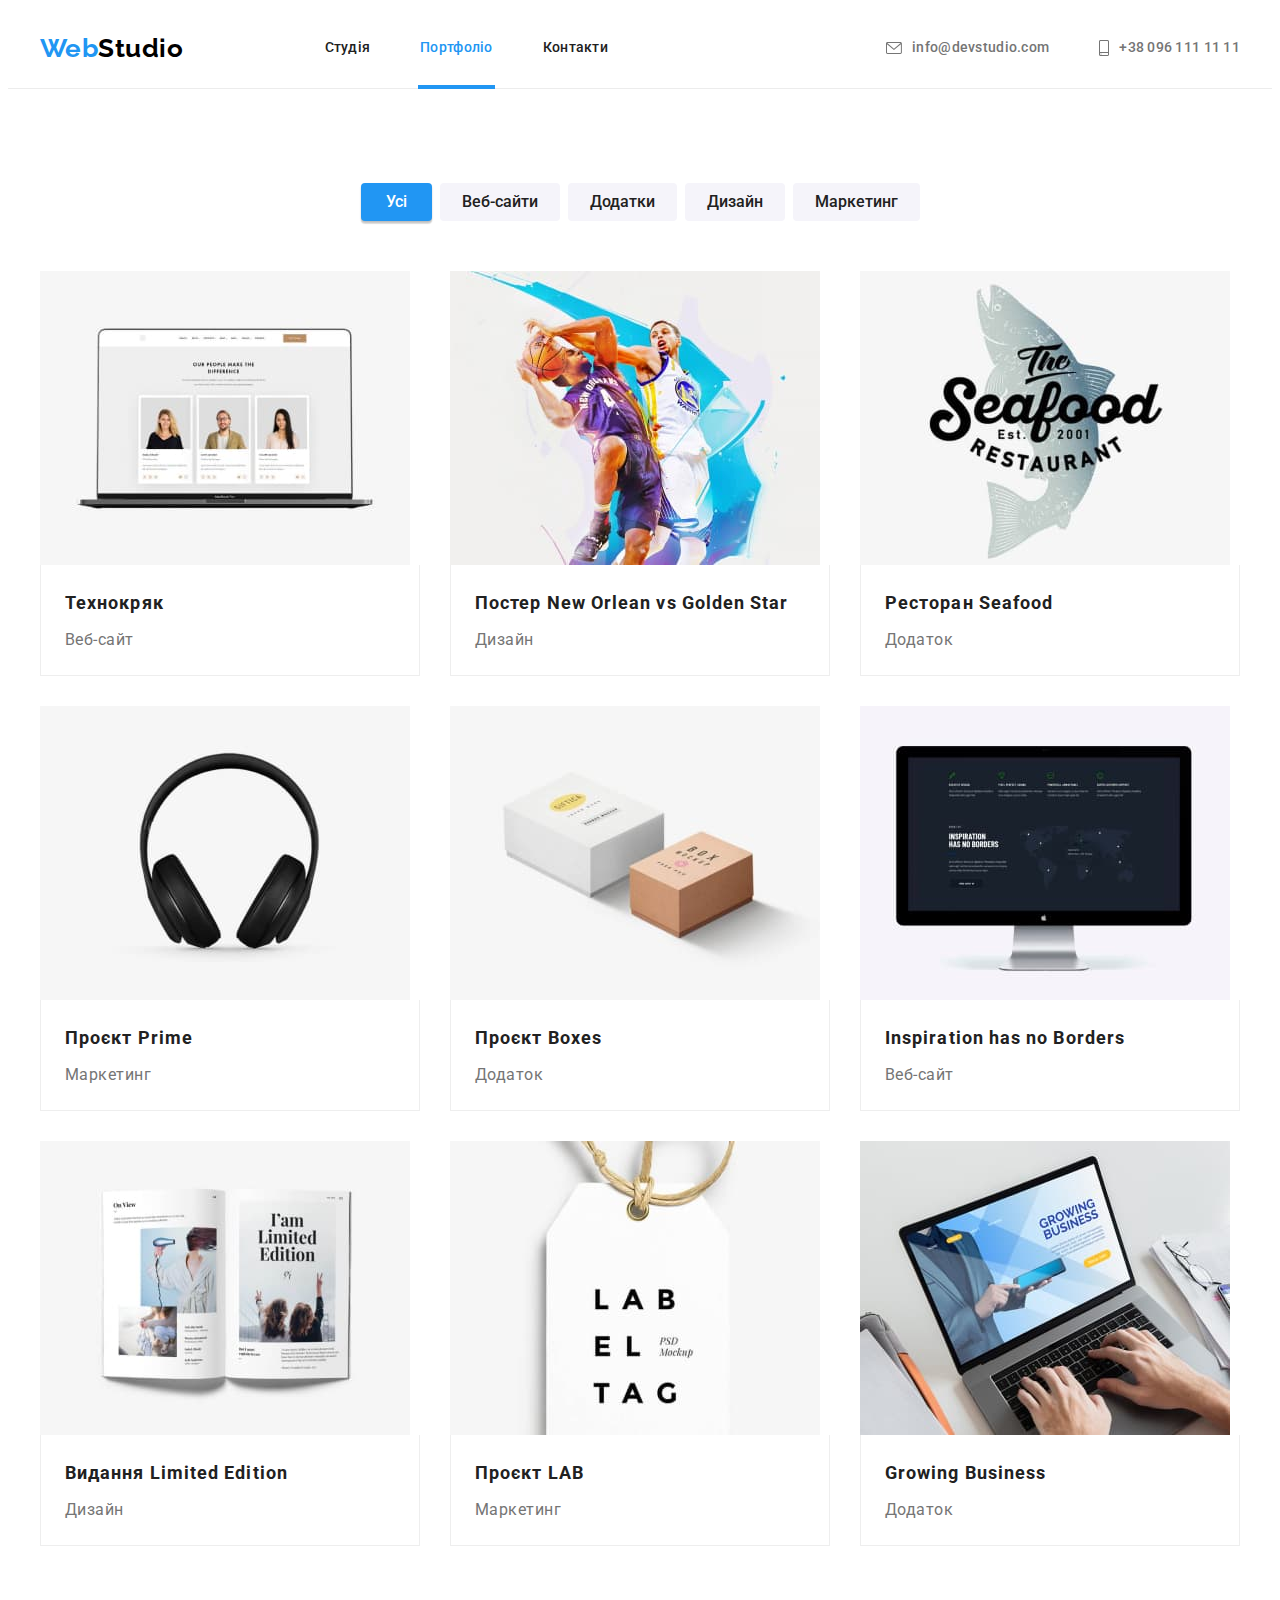
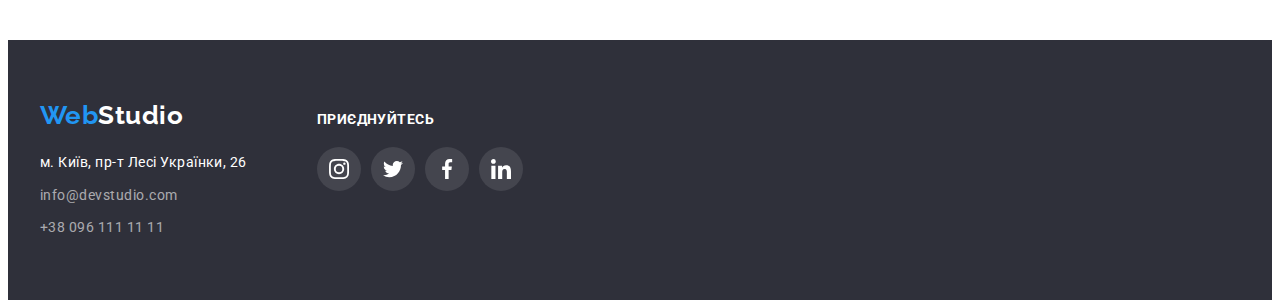
==== portfolio.html @ 1ebf626c "clone repository" ====
<!DOCTYPE html>
<html lang="uk">
  <head>
    <meta charset="UTF-8" />
    <meta http-equiv="X-UA-Compatible" content="IE=edge" />
    <meta name="viewport" content="width=device-width, initial-scale=1.0" />
    <link rel="preconnect" href="https://fonts.googleapis.com" />
    <link rel="preconnect" href="https://fonts.gstatic.com" crossorigin />
    <link
      href="https://fonts.googleapis.com/css2?family=Raleway:wght@700&family=Roboto:wght@400;500;700;900&display=swap"
      rel="stylesheet"
    />
    <title>Портфоліо</title>
    <link
      rel="stylesheet"
      href="https://cdnjs.cloudflare.com/ajax/libs/modern-normalize/1.1.0/modern-normalize.min.css"
      integrity="sha512-wpPYUAdjBVSE4KJnH1VR1HeZfpl1ub8YT/NKx4PuQ5NmX2tKuGu6U/JRp5y+Y8XG2tV+wKQpNHVUX03MfMFn9Q=="
      crossorigin="anonymous"
      referrerpolicy="no-referrer"
    />
    <link rel="stylesheet" href="./css/styles.css" />
  </head>
  <body>
    <header class="header">
      <div class="container page-header">
        <nav class="page-nav">
          <a href="/" class="logo"><span class="logo-start">Web</span>Studio</a>
          <ul class="site-nav list">
            <li class="item"><a href="./index.html" class="link">Студія</a></li>
            <li class="item"><a href="./portfolio.html" class="link current">Портфоліо</a></li>
            <li class="item"><a href="" class="link">Контакти</a></li>
          </ul>
        </nav>
        <ul class="contacts list">
          <li class="item">
            <a href="mailto:info@devstudio.com" class="link">
              <svg class="icon" width="16" height="12">
                <use href="./images/icons.svg#envelope"></use></svg
              >info@devstudio.com</a
            >
          </li>
          <li class="item">
            <a href="tel:+380961111111" class="link">
              <svg class="icon" width="10" height="16">
                <use href="./images/icons.svg#smartphone"></use></svg
              >+38 096 111 11 11</a
            >
          </li>
        </ul>
      </div>
    </header>
    <main>
      <section class="section">
        <div class="container">
          <h1 class="section-title visually-hidden">Наші проекти</h1>
          <ul class="filter list">
            <li class="item">
              <button type="button" class="button primary">Усі</button>
            </li>
            <li class="item">
              <button type="button" class="button secondary">Веб-сайти</button>
            </li>
            <li class="item">
              <button type="button" class="button secondary">Додатки</button>
            </li>
            <li class="item">
              <button type="button" class="button secondary">Дизайн</button>
            </li>
            <li class="item">
              <button type="button" class="button secondary">Маркетинг</button>
            </li>
          </ul>
          <ul class="project list">
            <li class="item">
              <a href="" class="link">
                <div class="thumb">
                  <img
                    class="picture"
                    src="./images/project-1.jpg"
                    alt="Экран ноутбука"
                    width="370"
                    height="294"
                  />
                  <p class="hover-overlay">
                    Ресурс пропонує комплексні пропозиції з різним рівнем функціоналу та сервісів.
                    Все це дозволить відвідувачу отримати вичерпні відомості про компанію чи
                    приватну особу.
                  </p>
                </div>
                <div class="description">
                  <h2 class="title">Технокряк</h2>
                  <p class="product">Веб-сайт</p>
                </div>
              </a>
            </li>
            <li class="item">
              <a href="" class="link">
                <div class="thumb">
                  <img
                    class="picture"
                    src="./images/project-2.jpg"
                    alt="Два баскетболиста"
                    width="370"
                    height="294"
                  />
                  <p class="hover-overlay">
                    Ресурс пропонує комплексні пропозиції з різним рівнем функціоналу та сервісів.
                    Все це дозволить відвідувачу отримати вичерпні відомості про компанію чи
                    приватну особу.
                  </p>
                </div>
                <div class="description">
                  <h2 class="title">Постер <span lang="en">New Orlean vs Golden Star</span></h2>
                  <p class="product">Дизайн</p>
                </div>
              </a>
            </li>
            <li class="item">
              <a href="" class="link">
                <div class="thumb">
                  <img
                    class="picture"
                    src="./images/project-3.jpg"
                    alt="Логотип ресторана"
                    width="370"
                    height="294"
                  />
                  <p class="hover-overlay">
                    Ресурс пропонує комплексні пропозиції з різним рівнем функціоналу та сервісів.
                    Все це дозволить відвідувачу отримати вичерпні відомості про компанію чи
                    приватну особу.
                  </p>
                </div>
                <div class="description">
                  <h2 class="title">Ресторан <span lang="en">Seafood</span></h2>
                  <p class="product">Додаток</p>
                </div>
              </a>
            </li>
            <li class="item">
              <a href="" class="link">
                <div class="thumb">
                  <img
                    class="picture"
                    src="./images/project-4.jpg"
                    alt="Наушники"
                    width="370"
                    height="294"
                  />
                  <p class="hover-overlay">
                    Ресурс пропонує комплексні пропозиції з різним рівнем функціоналу та сервісів.
                    Все це дозволить відвідувачу отримати вичерпні відомості про компанію чи
                    приватну особу.
                  </p>
                </div>
                <div class="description">
                  <h2 class="title">Проєкт <span lang="en">Prime</span></h2>
                  <p class="product">Маркетинг</p>
                </div>
              </a>
            </li>
            <li class="item">
              <a href="" class="link">
                <div class="thumb">
                  <img
                    class="picture"
                    src="./images/project-5.jpg"
                    alt="Картонные боксы"
                    width="370"
                    height="294"
                  />
                  <p class="hover-overlay">
                    Ресурс пропонує комплексні пропозиції з різним рівнем функціоналу та сервісів.
                    Все це дозволить відвідувачу отримати вичерпні відомості про компанію чи
                    приватну особу.
                  </p>
                </div>
                <div class="description">
                  <h2 class="title">Проєкт <span lang="en">Boxes</span></h2>
                  <p class="product">Додаток</p>
                </div>
              </a>
            </li>
            <li class="item">
              <a href="" class="link">
                <div class="thumb">
                  <img
                    class="picture"
                    src="./images/project-6.jpg"
                    alt="Монитор"
                    width="370"
                    height="294"
                  />
                  <p class="hover-overlay">
                    Ресурс пропонує комплексні пропозиції з різним рівнем функціоналу та сервісів.
                    Все це дозволить відвідувачу отримати вичерпні відомості про компанію чи
                    приватну особу.
                  </p>
                </div>
                <div class="description">
                  <h2 lang="en" class="title">Inspiration has no Borders</h2>
                  <p class="product">Веб-сайт</p>
                </div>
              </a>
            </li>
            <li class="item">
              <a href="" class="link">
                <div class="thumb">
                  <img
                    class="picture"
                    src="./images/project-7.jpg"
                    alt="Книга"
                    width="370"
                    height="294"
                  />
                  <p class="hover-overlay">
                    Ресурс пропонує комплексні пропозиції з різним рівнем функціоналу та сервісів.
                    Все це дозволить відвідувачу отримати вичерпні відомості про компанію чи
                    приватну особу.
                  </p>
                </div>
                <div class="description">
                  <h2 class="title">Видання <span lang="en">Limited Edition</span></h2>
                  <p class="product">Дизайн</p>
                </div>
              </a>
            </li>
            <li class="item">
              <a href="" class="link">
                <div class="thumb">
                  <img
                    class="picture"
                    src="./images/project-8.jpg"
                    alt="Бирка"
                    width="370"
                    height="294"
                  />
                  <p class="hover-overlay">
                    Ресурс пропонує комплексні пропозиції з різним рівнем функціоналу та сервісів.
                    Все це дозволить відвідувачу отримати вичерпні відомості про компанію чи
                    приватну особу.
                  </p>
                </div>
                <div class="description">
                  <h2 class="title">Проєкт <span lang="en">LAB</span></h2>
                  <p class="product">Маркетинг</p>
                </div>
              </a>
            </li>
            <li class="item">
              <a href="" class="link">
                <div class="thumb">
                  <img
                    class="picture"
                    src="./images/project-9.jpg"
                    alt="Руки на ноутбуке"
                    width="370"
                    height="294"
                  />
                  <p class="hover-overlay">
                    Ресурс пропонує комплексні пропозиції з різним рівнем функціоналу та сервісів.
                    Все це дозволить відвідувачу отримати вичерпні відомості про компанію чи
                    приватну особу.
                  </p>
                </div>
                <div class="description">
                  <h2 lang="en" class="title">Growing Business</h2>
                  <p class="product">Додаток</p>
                </div>
              </a>
            </li>
          </ul>
        </div>
      </section>
    </main>
    <footer class="footer">
      <div class="container">
        <div class="footer-address">
          <a href="/" class="logo"
            ><span class="logo-start">Web</span><span class="logo-end">Studio</span></a
          >
          <address class="address">
            <p class="title">м. Київ, пр-т Лесі Українки, 26</p>
            <ul class="list">
              <li class="item">
                <a href="mailto:info@devstudio.com" class="link">info@devstudio.com</a>
              </li>
              <li class="item">
                <a href="tel:+380961111111" class="link">+38 096 111 11 11</a>
              </li>
            </ul>
          </address>
        </div>
        <div class="footer-social">
          <p class="title">приєднуйтесь</p>
          <ul class="footer-social-list list">
            <li class="item">
              <a href="#" class="link">
                <svg class="icon" width="20" height="20">
                  <use href="./images/icons.svg#instagram"></use>
                </svg>
              </a>
            </li>
            <li class="item">
              <a href="#" class="link">
                <svg class="icon" width="20" height="20">
                  <use href="./images/icons.svg#twitter"></use>
                </svg>
              </a>
            </li>
            <li class="item">
              <a href="#" class="link">
                <svg class="icon" width="20" height="20">
                  <use href="./images/icons.svg#facebook"></use>
                </svg>
              </a>
            </li>
            <li class="item">
              <a href="#" class="link">
                <svg class="icon" width="20" height="20">
                  <use href="./images/icons.svg#linkedin"></use>
                </svg>
              </a>
            </li>
          </ul>
        </div>
      </div>
    </footer>
  </body>
</html>
---- css/styles.css ----
:root {
  --primary-text-color: #212121;
  --title-text-color: #757575;
  --accent-color: #2196f3;
  --white-color: #ffffff;
  --black-color: #000000;
  --button-color: #f5f4fa;
  --footer-color: #2f303a;
  --button-active: #188ce8;
  --icon-color: #afb1b8;
  --time: 250ms;
  --timing-function: cubic-bezier(0.4, 0, 0.2, 1);
}

body {
  color: var(--title-text-color);
  background-color: var(--white-color);
  font-family: Roboto, sans-serif;
  letter-spacing: 0.03em;
}

h1,
h2,
h3,
h4,
h5,
h6,
p,
ul {
  margin-top: 0;
  margin-bottom: 0;
}

.container {
  margin-left: auto;
  margin-right: auto;
  padding-left: 15px;
  padding-right: 15px;
  width: 1200px;
}

.list {
  padding: 0;
  margin: 0;
  list-style: none;
}

.visually-hidden {
  position: absolute;
  white-space: nowrap;
  width: 1px;
  height: 1px;
  overflow: hidden;
  border: 0;
  padding: 0;
  clip: rect(0 0 0 0);
  clip-path: inset(50%);
  margin: -1px;
}

/* --------------- SECTION --------------- */

.section {
  padding-top: 94px;
  padding-bottom: 94px;
}

.section-title {
  margin-bottom: 50px;
  color: var(--primary-text-color);
  font-weight: 700;
  font-size: 36px;
  line-height: 1.16;
  text-align: center;
}

/* --------------- HEADER --------------- */

.header {
  border-bottom: 1px solid #ececec;
}

.container.page-header {
  display: flex;
  align-items: center;
  justify-content: space-between;
}

.container>.page-nav {
  display: flex;
  justify-content: space-between;
  align-items: center;
  flex-basis: 50%;
}

.logo {
  color: var(--black-color);
  font-family: Raleway, sans-serif;
  font-weight: 700;
  font-size: 26px;
  line-height: 1.19;
  text-decoration: none;
}

.logo-start {
  color: var(--accent-color);
}

.logo-end {
  color: var(--white-color);
}

.site-nav.list {
  display: flex;
}

.site-nav>.item {
  display: flex;
  position: relative;
}

.site-nav>.item+.item {
  margin-left: 50px;
}

.site-nav>.item:last-child {
  margin-right: 32px;
}

.site-nav .link {
  display: block;
  padding-top: 32px;
  padding-bottom: 32px;
  font-weight: 500;
  font-size: 14px;
  line-height: 1.14;
  letter-spacing: 0.02em;
  text-decoration: none;
  color: var(--primary-text-color);
  transition: color var(--time) var(--timing-function);
}

.site-nav .link:hover,
.site-nav .link:focus {
  color: var(--accent-color);
}

.site-nav .link.current {
  color: var(--accent-color);
}

.site-nav .link.current::after {
  display: block;
  position: absolute;
  content: '';
  bottom: -1px;
  left: -2px;
  width: calc(100% + 4px);
  height: 4px;
  background-color: var(--accent-color);
}

.contacts.list {
  display: flex;
}

.contacts>.item+.item {
  margin-left: 50px;
}

.contacts .link {
  display: flex;
  padding-top: 32px;
  padding-bottom: 32px;
  align-items: center;
  color: var(--title-text-color);
  fill: var(--title-text-color);
  font-weight: 500;
  font-size: 14px;
  line-height: 1.14;
  letter-spacing: 0.02em;
  text-decoration: none;
  transition: color var(--time) var(--timing-function), fill var(--time) var(--timing-function);
}

.contacts .link:hover,
.contacts .link:focus {
  color: var(--accent-color);
  fill: var(--accent-color);
}

.contacts .icon {
  margin-right: 10px;
}

/* --------------- HERO --------------- */

.hero {
  max-width: 1600px;
  height: 600px;
  margin-left: auto;
  margin-right: auto;
  background-image: linear-gradient(to right, rgba(47, 48, 58, 0.4), rgba(47, 48, 58, 0.4)),
    url(../images/hero-bg.jpg);
  background-repeat: no-repeat;
  background-position: center;
  background-size: cover;
  padding: 200px 0;
  background-color: var(--footer-color);
  text-align: center;
}

.hero-title {
  margin-top: 0;
  margin-bottom: 30px;
  color: var(--white-color);
  font-weight: 900;
  font-size: 44px;
  line-height: 1.36;
  text-align: center;
  letter-spacing: 0.06em;
  text-transform: uppercase;
}

/* --------------- FEATURES --------------- */

.section-features {
  padding-bottom: 0;
}

.features {
  display: flex;
}

.features>.item {
  flex-basis: calc((100% - 90px) / 4);
  margin-right: 30px;
}

.features>.item:nth-child(4n) {
  margin-right: 0;
}

.features .icon-bg {
  display: flex;
  justify-content: center;
  padding-top: 25px;
  padding-bottom: 25px;
  margin-bottom: 30px;
  border-radius: 4px;
  background-color: var(--button-color);
}

.features .icon {
  display: inline-block;
}

.features .title {
  margin-bottom: 10px;
  color: var(--primary-text-color);
  font-weight: 700;
  font-size: 14px;
  line-height: 1.14;
  text-transform: uppercase;
}

.features .text {
  font-size: 14px;
  line-height: 1.71;
}

/* --------------- WORK --------------- */

.work {
  display: flex;
}

.work>.item {
  flex-basis: calc((100% - 60px) / 3);
  margin-right: 30px;
}

.work>.item:nth-child(3n) {
  margin-right: 0;
}

.work .picture-wrap {
  position: relative;
}

.work .picture {
  display: block;
}

.work .description {
  position: absolute;
  bottom: 0;
  left: 0;
  width: 100%;
  padding-top: 27px;
  padding-bottom: 27px;
  font-weight: 700;
  font-size: 14px;
  line-height: 1.14;
  text-align: center;
  letter-spacing: 0.03em;
  text-transform: uppercase;
  background: rgba(47, 48, 58, 0.8);
  color: var(--white-color);
}

/* --------------- COMMAND --------------- */

.command {
  background-color: var(--button-color);
}

.command-info {
  display: flex;
}

.command-info>.item {
  flex-basis: calc((100% - 90px) / 4);
  margin-right: 30px;
  background: var(--white-color);
  box-shadow: 0px 1px 3px rgba(0, 0, 0, 0.12), 0px 1px 1px rgba(0, 0, 0, 0.14),
    0px 2px 1px rgba(0, 0, 0, 0.2);
  border-radius: 0px 0px 4px 4px;
}

.command-info>.item:nth-child(4n) {
  margin-right: 0;
}

.command-info .description {
  padding: 30px 0px;
}

.command-info .foto {
  display: block;
}

.command-info .title {
  margin-bottom: 10px;
  color: var(--primary-text-color);
  font-weight: 500;
  font-size: 16px;
  line-height: 1.19;
  text-align: center;
}

.command-info .text {
  margin-bottom: 16px;
  font-size: 16px;
  line-height: 1.19;
  text-align: center;
}

.social {
  display: flex;
  justify-content: center;
}

.social>.item {
  margin-right: 10px;
}

.social>.item:nth-child(4n) {
  margin-right: 0;
}

.social .link {
  display: flex;
  justify-content: center;
  align-items: center;
  width: 44px;
  height: 44px;
  border-radius: 75px;
  color: var(--icon-color);
  transition: color var(--time) var(--timing-function), background-color var(--time) var(--timing-function);
}

.social .link:hover,
.social .link:focus {
  color: var(--white-color);
  background-color: var(--accent-color);
}

.social .icon {
  fill: currentColor;
}

/* --------------- CLIENTS --------------- */

.clients-list {
  display: flex;
}

.clients-list>.item {
  flex-basis: calc((100% - 150px) / 6);
  margin-right: 30px;
}

.clients-list>.item:nth-child(6n) {
  margin-right: 0;
}

.clients-list .link {
  display: flex;
  justify-content: center;
  padding-top: 16px;
  padding-bottom: 16px;
  height: 92px;
  border: 1px solid var(--icon-color);
  border-radius: 4px;
  color: var(--icon-color);
  transition: color var(--time) var(--timing-function), border-color var(--time) var(--timing-function);
}

.clients-list .link:hover,
.clients-list .link:focus {
  color: var(--accent-color);
  border-color: var(--accent-color);
}

.clients-list .icon {
  fill: currentColor;
}

/* --------------- FOOTER --------------- */

.footer {
  padding-top: 60px;
  padding-bottom: 60px;
  background-color: var(--footer-color);
}

.footer>.container {
  display: flex;
  align-items: baseline;
}

.footer .logo {
  display: inline-block;
  margin-bottom: 20px;
}

.address .title {
  margin-bottom: 9px;
  color: var(--white-color);
  font-style: normal;
  font-size: 14px;
  line-height: 1.71;
}

.address .item {
  display: block;
}

.address .item+.item {
  margin-top: 9px;
}

.address .link {
  color: rgba(255, 255, 255, 0.6);
  font-style: normal;
  font-size: 14px;
  line-height: 1.71;
  text-decoration: none;
  transition: color var(--time) var(--timing-function);
}

.address .link:hover,
.address .link:focus {
  color: var(--accent-color);
}

.footer-social {
  margin-left: 70px;
}

.footer-social>.title {
  font-weight: 700;
  font-size: 14px;
  margin-bottom: 20px;
  line-height: 16px;
  letter-spacing: 0.03em;
  text-transform: uppercase;
  color: var(--white-color);
}

.footer-social-list {
  display: flex;
}

.footer-social-list>.item {
  margin-right: 10px;
}

.footer-social-list>.item:nth-child(4n) {
  margin-right: 0;
}

.footer-social-list .link {
  display: flex;
  justify-content: center;
  align-items: center;
  width: 44px;
  height: 44px;
  background-color: rgba(255, 255, 255, 0.1);
  border-radius: 75px;
  transition: background-color var(--time) var(--timing-function);
}

.footer-social-list .link:hover,
.footer-social-list .link:focus {
  background-color: var(--accent-color);
}

.footer-social-list .icon {
  fill: var(--white-color);
}

/* --------------- BUTTON --------------- */

.button {
  font-family: inherit;
  font-weight: 500;
  font-size: 16px;
  line-height: 1.62;
  cursor: pointer;
  border: none;
  border-radius: 4px;
  padding-top: 6px;
  padding-bottom: 6px;
  text-align: center;
}

.button.primary {
  color: var(--white-color);
  background-color: var(--accent-color);
  padding-left: 25px;
  padding-right: 25px;
  box-shadow: 0px 3px 1px rgba(0, 0, 0, 0.1), 0px 1px 2px rgba(0, 0, 0, 0.08),
    0px 2px 2px rgba(0, 0, 0, 0.12);
}

.button.secondary {
  color: var(--primary-text-color);
  background-color: var(--button-color);
  padding-left: 22px;
  padding-right: 22px;
  transition: color var(--time) var(--timing-function), background-color var(--time) var(--timing-function), box-shadow var(--time) var(--timing-function);
}

.button.secondary:hover,
.button.secondary:focus {
  color: var(--white-color);
  background-color: var(--accent-color);
  box-shadow: 0px 3px 1px rgba(0, 0, 0, 0.1), 0px 1px 2px rgba(0, 0, 0, 0.08),
    0px 2px 2px rgba(0, 0, 0, 0.12);
}

.hero-btn {
  font-weight: 700;
  font-size: 16px;
  line-height: 1.87;
  letter-spacing: 0.06em;
  padding: 10px 32px;
  transition: background-color var(--time) var(--timing-function);
}

.hero-btn:hover,
.hero-btn:focus {
  background-color: #188ce8;
}

/* --------------- FILTER --------------- */

.filter {
  display: flex;
  justify-content: center;
  margin-bottom: 50px;
}

.filter>.item {
  margin-right: 8px;
}

.filter>.item:nth-child(5n) {
  margin-right: 0;
}

.project {
  display: flex;
  flex-wrap: wrap;
}

.project>.item {
  flex-basis: calc((100% - 60px) / 3);
  margin-right: 30px;
  margin-bottom: 30px;
}

.project>.item:nth-child(3n) {
  margin-right: 0;
}

.project>.item:nth-last-child(-n + 3) {
  margin-bottom: 0;
}

.project .link {
  display: block;
  text-decoration: none;
  transition: box-shadow var(--time) var(--timing-function);
}

.project .link:hover,
.project .link:focus {
  box-shadow: 0px 1px 1px rgba(0, 0, 0, 0.12), 0px 4px 4px rgba(0, 0, 0, 0.06),
    1px 4px 6px rgba(0, 0, 0, 0.16);
}

.project .thumb {
  position: relative;
  overflow: hidden;
}

.project .picture {
  display: block;
}

.project .hover-overlay {
  display: flex;
  justify-content: center;
  align-items: center;
  top: 100%;
  left: 0;
  width: 100%;
  height: 100%;
  padding: 0 24px;
  position: absolute;
  font-size: 18px;
  line-height: 1.55;
  letter-spacing: 0.03em;
  color: var(--white-color);
  background-color: rgba(33, 150, 243, 0.9);
  transition: transform var(--time) var(--timing-function);
}

.project .link:hover .hover-overlay,
.project .link:focus .hover-overlay {
  transform: translateY(-100%);
}

.project .description {
  padding: 20px 24px;
  border-right: 1px solid #eeeeee;
  border-bottom: 1px solid #eeeeee;
  border-left: 1px solid #eeeeee;
}

.project .title {
  margin-bottom: 4px;
  color: var(--primary-text-color);
  font-weight: 700;
  font-size: 18px;
  line-height: 2;
  letter-spacing: 0.06em;
}

.project .product {
  color: var(--title-text-color);
  font-size: 16px;
  line-height: 1.87;
}

.backdrop {
  position: fixed;
  top: 0;
  left: 0;
  width: 100%;
  height: 100%;
  margin: 0 auto;
  background-color: rgba(0, 0, 0, 0.2);
  opacity: 1;
  visibility: visible;
  transition: opacity var(--time) var(--timing-function), visibility var(--time) var(--timing-function);
}

.backdrop.is-hidden {
  visibility: hidden;
  opacity: 0;
  pointer-events: none;
}

.modal {
  position: absolute;
  top: 50%;
  left: 50%;
  transform: translate(-50%, -50%);
  width: 528px;
  height: 581px;
  background-color: var(--white-color);
  box-shadow: 0px 1px 3px rgba(0, 0, 0, 0.12), 0px 1px 1px rgba(0, 0, 0, 0.14), 0px 2px 1px rgba(0, 0, 0, 0.2);
  border-radius: 4px;
}

.modal>.icon-wrap {
  position: absolute;
  display: flex;
  justify-content: center;
  align-items: center;
  top: 8px;
  right: 8px;
  width: 30px;
  height: 30px;
  border: 1px solid rgba(0, 0, 0, 0.1);
  border-radius: 75px;
  cursor: pointer;
}
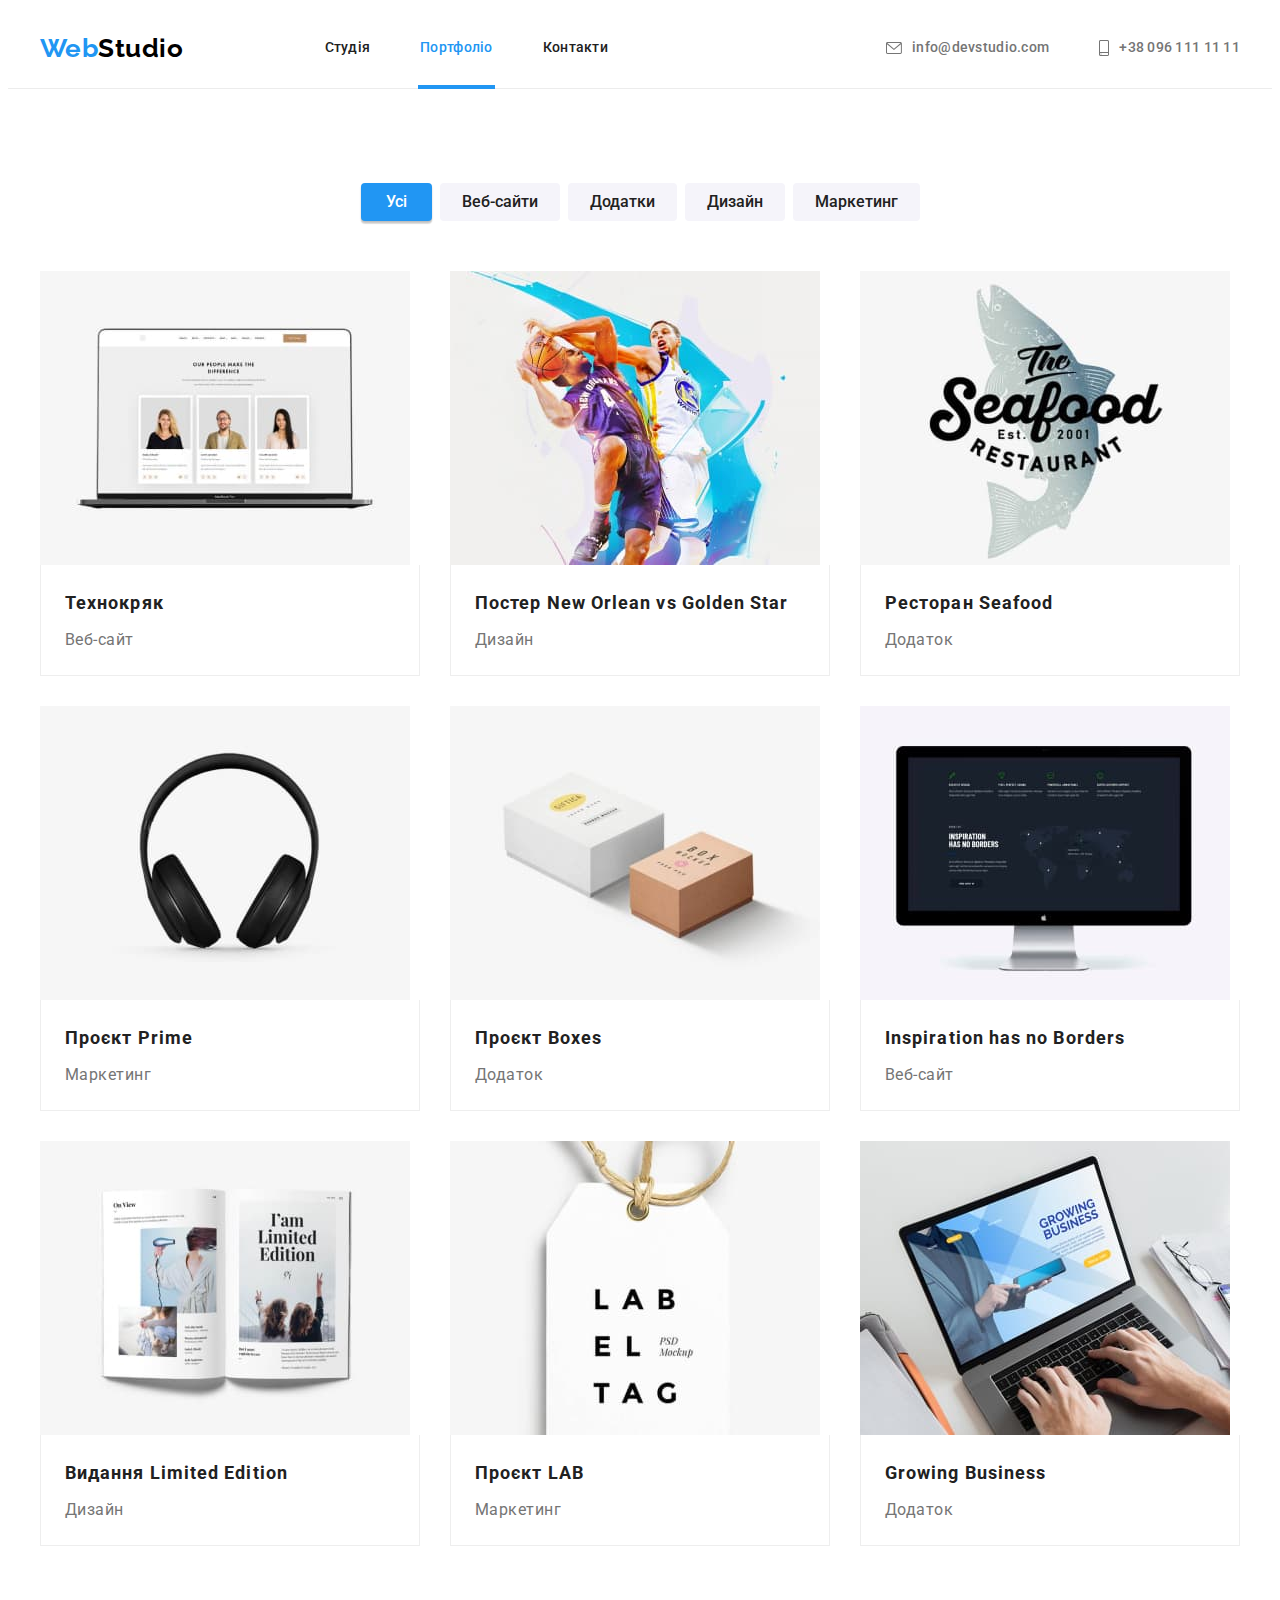
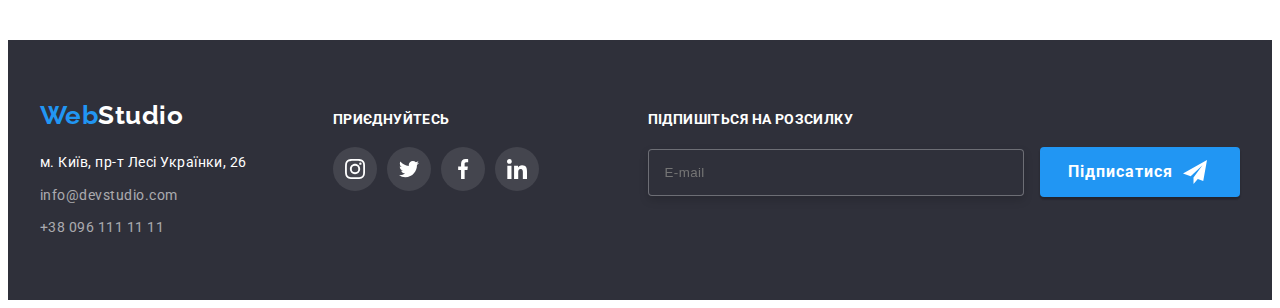
==== commit 098dc217: "fixed" ====
--- a/portfolio.html
+++ b/portfolio.html
@@ -324,6 +324,23 @@
             </li>
           </ul>
         </div>
+        <form name="subscribe" class="footer-subscribe">
+          <p class="title">Підпишіться на розсилку</p>
+          <label for="user_email"></label>
+          <input
+            type="email"
+            name="email"
+            id="user_email"
+            placeholder="E-mail"
+            class="subscribe-input"
+          />
+          <button type="button" class="button primary hero-btn footer-btn">
+            Підписатися
+            <svg class="icon" width="24" height="24">
+              <use href="./images/icons.svg#send"></use>
+            </svg>
+          </button>
+        </form>
       </div>
     </footer>
   </body>
--- a/css/styles.css
+++ b/css/styles.css
@@ -438,6 +438,7 @@
 .footer>.container {
   display: flex;
   align-items: baseline;
+  justify-content: space-between;
 }
 
 .footer .logo {
@@ -479,7 +480,8 @@
   margin-left: 70px;
 }
 
-.footer-social>.title {
+.footer-social>.title,
+.footer-subscribe>.title {
   font-weight: 700;
   font-size: 14px;
   margin-bottom: 20px;
@@ -519,6 +521,28 @@
 
 .footer-social-list .icon {
   fill: var(--white-color);
+}
+
+.footer-subscribe {
+  margin-left: 93px;
+}
+
+.subscribe-input {
+  min-width: 358px;
+  border: 1px solid rgba(255, 255, 255, 0.3);
+  filter: drop-shadow(0px 4px 4px rgba(0, 0, 0, 0.15));
+  border-radius: 4px;
+  letter-spacing: 0.03em;
+  color: rgba(255, 255, 255, 0.6);
+  background-color: var(--footer-color);
+  outline: transparent;
+  padding: 15px 0 15px 16px;
+  margin-right: 12px;
+}
+
+.subscribe-input:hover,
+.subscribe-input:focus {
+  border-color: var(--accent-color);
 }
 
 /* --------------- BUTTON --------------- */
@@ -573,6 +597,28 @@
 .hero-btn:hover,
 .hero-btn:focus {
   background-color: #188ce8;
+}
+
+.button.footer-btn {
+  padding: 10px 28px;
+  display: inline-flex;
+  align-items: center;
+  width: 200px;
+}
+
+.footer-btn>.icon {
+  margin-left: 10px;
+  fill: var(--white-color);
+}
+
+.button.modal-btn {
+  width: 200px;
+  height: 50px;
+  padding: 10px 52px;
+  font-weight: 700;
+  line-height: 0.53;
+  letter-spacing: 0.06em;
+  box-shadow: 0px 4px 4px rgba(0, 0, 0, 0.15);
 }
 
 /* --------------- FILTER --------------- */
@@ -697,11 +743,12 @@
 
 .modal {
   position: absolute;
+  text-align: center;
   top: 50%;
   left: 50%;
   transform: translate(-50%, -50%);
+  padding: 40px;
   width: 528px;
-  height: 581px;
   background-color: var(--white-color);
   box-shadow: 0px 1px 3px rgba(0, 0, 0, 0.12), 0px 1px 1px rgba(0, 0, 0, 0.14), 0px 2px 1px rgba(0, 0, 0, 0.2);
   border-radius: 4px;
@@ -719,4 +766,113 @@
   border: 1px solid rgba(0, 0, 0, 0.1);
   border-radius: 75px;
   cursor: pointer;
+}
+
+.modal-title {
+  font-weight: 700;
+  font-size: 20px;
+  line-height: 0.86;
+  text-align: center;
+  letter-spacing: 0.03em;
+  color: var(--primary-text-color);
+  margin-bottom: 30px;
+}
+
+.modal-field {
+  margin-bottom: 10px;
+}
+
+.modal-label {
+  display: block;
+  text-align: left;
+  margin-bottom: 4px;
+  font-weight: 400;
+  font-size: 12px;
+  line-height: 0.85;
+  letter-spacing: 0.01em;
+}
+
+.input-wrap {
+  position: relative;
+}
+
+.modal-input {
+  width: 100%;
+  height: 40px;
+  padding-left: 45px;
+  border: 1px solid rgba(33, 33, 33, 0.2);
+  border-radius: 4px;
+  background-color: transparent;
+  outline: transparent;
+}
+
+.modal-input:hover,
+.modal-input:focus,
+.modal-textarea:hover,
+.modal-textarea:focus {
+  border-color: var(--accent-color);
+}
+
+.modal-input:hover+.modal-icon,
+.modal-input:focus+.modal-icon {
+  fill: var(--accent-color);
+}
+
+.modal-icon {
+  position: absolute;
+  top: 50%;
+  left: 15px;
+  transform: translateY(-50%);
+}
+
+.modal-textarea {
+  width: 100%;
+  height: 120px;
+  border: 1px solid rgba(33, 33, 33, 0.2);
+  border-radius: 4px;
+  padding: 12px 16px;
+  margin-bottom: 20px;
+  resize: none;
+  background-color: transparent;
+  outline: transparent;
+}
+
+.policy-label {
+  display: flex;
+  align-items: center;
+  font-weight: 400;
+  font-size: 14px;
+  line-height: 0.58;
+  letter-spacing: 0.03em;
+  margin-bottom: 30px;
+}
+
+.policy-label span {
+  width: 16px;
+  height: 15px;
+  border: 2px solid var(--primary-text-color);
+  border-radius: 2px;
+  margin-right: 8px;
+  display: flex;
+  align-items: center;
+  justify-content: center;
+  fill: transparent;
+}
+
+.modal-check:checked+.policy-label span {
+  background-color: var(--accent-color);
+  border: none;
+  fill: var(--white-color);
+}
+
+.modal-check:focus+.policy-label span {
+  border-color: var(--accent-color);
+}
+
+.modal-check:hover+.policy-label span {
+  border-color: var(--accent-color);
+}
+
+.policy-link {
+  color: #2196F3;
 }